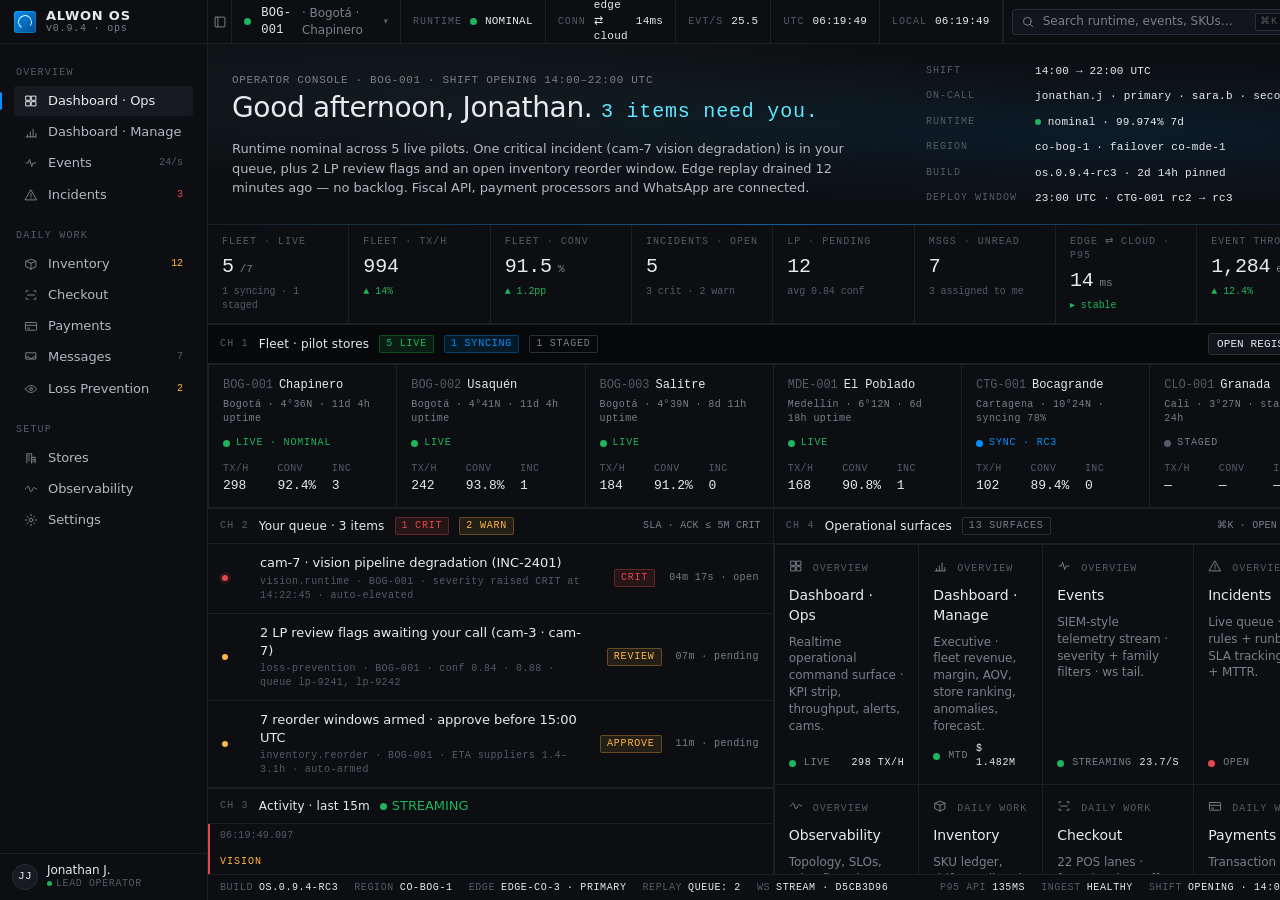
==== alwon-os-operator-console.html @ 458e5aff "Refactor code structure for improved readability and maintainability" ====
<!doctype html>
<html lang="en">
<head>
  <meta charset="utf-8" />
  <meta name="viewport" content="width=1440, initial-scale=1" />
  <title>ALWON OS · Operator console</title>
  <link rel="stylesheet" href="./css/alwon.css" />
</head>
<body>
  <div id="app"></div>
  <script src="./js/alwon.js"></script>
  <script>
    // Canonical entry — the full operator console is rendered from this script.
    // See ./index.html in the project for the complete page (this artifact is the
    // entry pointer for the multi-file project: dashboard.html, events.html,
    // observability.html, incidents.html, loss-prevention.html, checkout.html,
    // payments.html, inventory.html, messages.html, stores.html, settings.html).
    window.location.replace('./index.html');
  </script>
</body>
</html>
---- css/alwon.css ----
/* ALWON OS — operational runtime stylesheet
 * Brand DNA: Bloomberg Terminal × Datadog × Palantir × Stripe Radar
 * Compact, infrastructural, telemetry-first.
 */

:root {
  /* Surface layers — deep graphite, calibrated to feel like a runtime */
  --bg-0: #070809;
  --bg-1: #0c0e11;
  --bg-2: #11141a;
  --bg-3: #171a21;
  --bg-4: #1d2129;

  /* Borders — hairline industrial */
  --border-1: #1c1f24;
  --border-2: #2a2e36;
  --border-3: #353a44;

  /* Foreground hierarchy */
  --fg-0: #e8eaed;
  --fg-1: #b4b8bf;
  --fg-2: #7a7f88;
  --fg-3: #555a64;
  --fg-4: #393d45;

  /* ALWON signal palette */
  --signal: #0690fc;
  --signal-2: #38a8fd;
  --signal-bg: rgba(6, 144, 252, 0.12);
  --telemetry: #60e7ff;
  --telemetry-bg: rgba(96, 231, 255, 0.10);

  --ok: #1eb55e;
  --ok-bg: rgba(30, 181, 94, 0.12);
  --warn: #ffb547;
  --warn-bg: rgba(255, 181, 71, 0.10);
  --crit: #e5484d;
  --crit-bg: rgba(229, 72, 77, 0.12);
  --neutral: #6e747f;

  /* Typography */
  --font-sans: ui-sans-serif, system-ui, -apple-system, BlinkMacSystemFont, "Inter", "Helvetica Neue", sans-serif;
  --font-mono: ui-monospace, "SF Mono", "JetBrains Mono", "IBM Plex Mono", Menlo, Consolas, monospace;

  /* Operational scale */
  --t-9: 9px;
  --t-10: 10px;
  --t-11: 11px;
  --t-12: 12px;
  --t-13: 13px;
  --t-14: 14px;
  --t-16: 16px;
  --t-20: 20px;
  --t-24: 24px;
  --t-28: 28px;
  --t-36: 36px;

  /* Geometry — tight */
  --r-2: 2px;
  --r-3: 3px;
  --r-4: 4px;
  --r-6: 6px;

  /* Shell metrics */
  --sidebar-w: 208px;
  --sidebar-w-collapsed: 52px;
  --topbar-h: 44px;
  --statusbar-h: 26px;
}

/* ---------- reset ---------- */
*,
*::before,
*::after {
  box-sizing: border-box;
}

html,
body {
  margin: 0;
  padding: 0;
}

body {
  background: var(--bg-0);
  color: var(--fg-0);
  font-family: var(--font-sans);
  font-size: var(--t-13);
  line-height: 1.4;
  -webkit-font-smoothing: antialiased;
  -moz-osx-font-smoothing: grayscale;
  font-variant-numeric: tabular-nums;
  letter-spacing: -0.005em;
  overflow: hidden;
}

a {
  color: inherit;
  text-decoration: none;
}

button {
  font: inherit;
  color: inherit;
  background: none;
  border: 0;
  cursor: pointer;
  padding: 0;
}

input,
select,
textarea {
  font: inherit;
  color: inherit;
}

::selection {
  background: var(--signal-bg);
  color: var(--fg-0);
}

::-webkit-scrollbar {
  width: 10px;
  height: 10px;
}
::-webkit-scrollbar-track {
  background: var(--bg-0);
}
::-webkit-scrollbar-thumb {
  background: var(--bg-3);
  border: 2px solid var(--bg-0);
  border-radius: 6px;
}
::-webkit-scrollbar-thumb:hover {
  background: var(--bg-4);
}

/* ---------- App shell ---------- */
.app {
  display: grid;
  grid-template-columns: var(--sidebar-w) 1fr;
  grid-template-rows: var(--topbar-h) 1fr var(--statusbar-h);
  grid-template-areas:
    "sidebar topbar"
    "sidebar main"
    "sidebar statusbar";
  height: 100vh;
  width: 100vw;
}

.app.collapsed {
  grid-template-columns: var(--sidebar-w-collapsed) 1fr;
}

/* ---------- Sidebar ---------- */
.sidebar {
  grid-area: sidebar;
  background: var(--bg-1);
  border-right: 1px solid var(--border-1);
  display: flex;
  flex-direction: column;
  min-height: 0;
}

.sidebar-brand {
  display: flex;
  align-items: center;
  gap: 10px;
  padding: 12px 14px;
  border-bottom: 1px solid var(--border-1);
  height: var(--topbar-h);
  flex: 0 0 auto;
}

.sidebar-brand .mark {
  width: 22px;
  height: 22px;
  border-radius: var(--r-3);
  background: linear-gradient(135deg, #0690fc 0%, #014c8b 100%);
  position: relative;
  flex: 0 0 22px;
  box-shadow: 0 0 0 1px rgba(96, 231, 255, 0.18) inset;
}
.sidebar-brand .mark::after {
  content: "";
  position: absolute;
  inset: 4px;
  border: 1.5px solid rgba(255, 255, 255, 0.92);
  border-bottom-color: transparent;
  border-radius: 50%;
  transform: rotate(-12deg);
}

.sidebar-brand .wordmark {
  display: flex;
  flex-direction: column;
  line-height: 1.1;
  min-width: 0;
}
.sidebar-brand .wordmark .name {
  font-size: var(--t-13);
  font-weight: 600;
  letter-spacing: 0.06em;
}
.sidebar-brand .wordmark .sub {
  font-family: var(--font-mono);
  font-size: var(--t-10);
  color: var(--fg-2);
  letter-spacing: 0.08em;
}

.app.collapsed .sidebar-brand .wordmark {
  display: none;
}

.sidebar-scroll {
  flex: 1;
  overflow-y: auto;
  padding: 8px 0 12px 0;
  min-height: 0;
}

.nav-group {
  padding: 14px 14px 4px;
}

.nav-group-label {
  font-family: var(--font-mono);
  font-size: var(--t-10);
  color: var(--fg-3);
  text-transform: uppercase;
  letter-spacing: 0.12em;
  margin-bottom: 6px;
  padding: 0 2px;
}
.app.collapsed .nav-group-label {
  display: none;
}
.app.collapsed .nav-group {
  padding: 12px 8px 4px;
  text-align: center;
}

.nav-item {
  display: flex;
  align-items: center;
  gap: 10px;
  padding: 6px 10px;
  border-radius: var(--r-3);
  color: var(--fg-1);
  font-size: var(--t-13);
  position: relative;
  cursor: pointer;
  margin: 1px 0;
  transition: background 0.08s linear, color 0.08s linear;
}
.nav-item:hover {
  background: var(--bg-2);
  color: var(--fg-0);
}
.nav-item.active {
  background: var(--bg-3);
  color: var(--fg-0);
}
.nav-item.active::before {
  content: "";
  position: absolute;
  left: -14px;
  top: 6px;
  bottom: 6px;
  width: 2px;
  background: var(--signal);
  border-radius: 0 2px 2px 0;
}
.nav-item .nav-icon {
  width: 14px;
  height: 14px;
  flex: 0 0 14px;
  color: var(--fg-2);
}
.nav-item.active .nav-icon,
.nav-item:hover .nav-icon {
  color: var(--fg-0);
}
.nav-item .nav-meta {
  margin-left: auto;
  font-family: var(--font-mono);
  font-size: var(--t-10);
  color: var(--fg-3);
}
.nav-item .nav-meta.crit {
  color: var(--crit);
}
.nav-item .nav-meta.warn {
  color: var(--warn);
}

.app.collapsed .nav-item {
  justify-content: center;
  padding: 8px 0;
}
.app.collapsed .nav-item .nav-label,
.app.collapsed .nav-item .nav-meta {
  display: none;
}
.app.collapsed .nav-item.active::before {
  left: 0;
}

.sidebar-footer {
  border-top: 1px solid var(--border-1);
  padding: 10px 12px;
  display: flex;
  align-items: center;
  gap: 9px;
  flex: 0 0 auto;
}
.avatar {
  width: 26px;
  height: 26px;
  border-radius: 50%;
  background: var(--bg-3);
  border: 1px solid var(--border-2);
  display: grid;
  place-items: center;
  font-family: var(--font-mono);
  font-size: var(--t-11);
  color: var(--fg-0);
  letter-spacing: 0.04em;
  flex: 0 0 26px;
}
.sidebar-footer .who {
  display: flex;
  flex-direction: column;
  min-width: 0;
  line-height: 1.15;
}
.sidebar-footer .who .name {
  font-size: var(--t-12);
  color: var(--fg-0);
}
.sidebar-footer .who .role {
  font-family: var(--font-mono);
  font-size: var(--t-10);
  color: var(--fg-3);
  letter-spacing: 0.06em;
  text-transform: uppercase;
}
.sidebar-footer .who .role .role-dot {
  display: inline-block;
  width: 5px;
  height: 5px;
  border-radius: 50%;
  background: var(--ok);
  margin-right: 4px;
  vertical-align: middle;
}
.app.collapsed .sidebar-footer .who {
  display: none;
}
.app.collapsed .sidebar-footer {
  justify-content: center;
}

/* ---------- Topbar ---------- */
.topbar {
  grid-area: topbar;
  display: flex;
  align-items: stretch;
  background: var(--bg-1);
  border-bottom: 1px solid var(--border-1);
  position: relative;
  z-index: 10;
}

.topbar-cell {
  display: flex;
  align-items: center;
  gap: 8px;
  padding: 0 12px;
  border-right: 1px solid var(--border-1);
  font-size: var(--t-12);
  color: var(--fg-1);
}
.topbar-cell:last-child {
  border-right: 0;
}

.topbar-cell .mono {
  font-family: var(--font-mono);
  font-size: var(--t-11);
  color: var(--fg-0);
  letter-spacing: 0.02em;
}
.topbar-cell .key {
  font-family: var(--font-mono);
  font-size: var(--t-10);
  color: var(--fg-3);
  text-transform: uppercase;
  letter-spacing: 0.10em;
}

.topbar .spacer {
  flex: 1;
  border-right: 1px solid var(--border-1);
}

.collapse-btn {
  width: 36px;
  display: grid;
  place-items: center;
  color: var(--fg-2);
  border-right: 1px solid var(--border-1);
}
.collapse-btn:hover {
  background: var(--bg-2);
  color: var(--fg-0);
}

.store-selector {
  position: relative;
  display: flex;
  align-items: center;
  gap: 10px;
  padding: 0 12px;
  border-right: 1px solid var(--border-1);
  height: 100%;
  cursor: pointer;
}
.store-selector:hover {
  background: var(--bg-2);
}
.store-selector .store-id {
  font-family: var(--font-mono);
  font-size: var(--t-12);
  color: var(--fg-0);
  letter-spacing: 0.02em;
}
.store-selector .store-name {
  color: var(--fg-2);
  font-size: var(--t-12);
}
.store-selector .caret {
  color: var(--fg-3);
  font-size: 9px;
}

.store-dropdown {
  position: absolute;
  top: calc(100% + 1px);
  left: -1px;
  background: var(--bg-2);
  border: 1px solid var(--border-2);
  min-width: 360px;
  padding: 6px;
  z-index: 200;
  display: none;
  box-shadow: 0 12px 32px rgba(0, 0, 0, 0.5);
}
.store-dropdown.open {
  display: block;
}
.store-row {
  display: grid;
  grid-template-columns: 14px 1fr auto auto;
  align-items: center;
  gap: 10px;
  padding: 7px 8px;
  cursor: pointer;
  border-radius: var(--r-3);
  font-size: var(--t-12);
}
.store-row:hover {
  background: var(--bg-3);
}
.store-row .store-row-id {
  font-family: var(--font-mono);
  font-size: var(--t-11);
  color: var(--fg-0);
}
.store-row .store-row-name {
  color: var(--fg-2);
  font-size: var(--t-11);
  margin-left: 4px;
}
.store-row .store-row-state {
  font-family: var(--font-mono);
  font-size: var(--t-10);
  color: var(--fg-3);
  text-transform: uppercase;
  letter-spacing: 0.08em;
}

.cmd-input {
  display: flex;
  align-items: center;
  gap: 8px;
  background: var(--bg-2);
  border: 1px solid var(--border-2);
  border-radius: var(--r-3);
  padding: 4px 8px 4px 8px;
  height: 26px;
  width: 280px;
  cursor: text;
  color: var(--fg-2);
}
.cmd-input:hover {
  border-color: var(--border-3);
  color: var(--fg-1);
}
.cmd-input .cmd-placeholder {
  font-size: var(--t-12);
}
.cmd-input .kbd {
  margin-left: auto;
  font-family: var(--font-mono);
  font-size: var(--t-10);
  color: var(--fg-3);
  border: 1px solid var(--border-2);
  background: var(--bg-1);
  padding: 1px 4px;
  border-radius: 2px;
  letter-spacing: 0.06em;
}

.icon-btn {
  position: relative;
  width: 30px;
  height: 30px;
  display: grid;
  place-items: center;
  color: var(--fg-2);
  border-radius: var(--r-3);
}
.icon-btn:hover {
  background: var(--bg-2);
  color: var(--fg-0);
}
.icon-btn .badge {
  position: absolute;
  top: 4px;
  right: 4px;
  min-width: 14px;
  height: 12px;
  padding: 0 3px;
  border-radius: 6px;
  background: var(--crit);
  color: #fff;
  font-family: var(--font-mono);
  font-size: 9px;
  font-weight: 600;
  display: grid;
  place-items: center;
  letter-spacing: 0;
  line-height: 1;
  border: 1.5px solid var(--bg-1);
}

/* ---------- Status indicators / pulses ---------- */
.pulse {
  width: 7px;
  height: 7px;
  border-radius: 50%;
  position: relative;
  flex: 0 0 7px;
  display: inline-block;
}
.pulse::after {
  content: "";
  position: absolute;
  inset: -3px;
  border-radius: 50%;
  border: 1px solid currentColor;
  animation: alwon-pulse 1.8s cubic-bezier(0.2, 0, 0.4, 1) infinite;
  opacity: 0;
}
.pulse.ok {
  background: var(--ok);
  color: var(--ok);
}
.pulse.warn {
  background: var(--warn);
  color: var(--warn);
}
.pulse.crit {
  background: var(--crit);
  color: var(--crit);
}
.pulse.info {
  background: var(--signal);
  color: var(--signal);
}
.pulse.idle {
  background: var(--fg-3);
  color: var(--fg-3);
}
.pulse.idle::after {
  display: none;
}

@keyframes alwon-pulse {
  0% {
    transform: scale(0.75);
    opacity: 0.9;
  }
  100% {
    transform: scale(2.6);
    opacity: 0;
  }
}

.dot {
  width: 6px;
  height: 6px;
  border-radius: 50%;
  display: inline-block;
  flex: 0 0 6px;
}
.dot.ok { background: var(--ok); }
.dot.warn { background: var(--warn); }
.dot.crit { background: var(--crit); }
.dot.info { background: var(--signal); }
.dot.telem { background: var(--telemetry); }
.dot.idle { background: var(--fg-3); }

/* ---------- Main + statusbar ---------- */
.main {
  grid-area: main;
  overflow-y: auto;
  overflow-x: hidden;
  background: var(--bg-0);
  position: relative;
}

.page-header {
  display: flex;
  align-items: center;
  gap: 16px;
  padding: 10px 16px;
  border-bottom: 1px solid var(--border-1);
  background: var(--bg-1);
  position: sticky;
  top: 0;
  z-index: 5;
}
.page-header .crumb {
  display: flex;
  align-items: center;
  gap: 8px;
  font-family: var(--font-mono);
  font-size: var(--t-11);
  color: var(--fg-2);
  letter-spacing: 0.04em;
}
.page-header .crumb .sep {
  color: var(--fg-4);
}
.page-header .title {
  font-size: var(--t-14);
  color: var(--fg-0);
  font-weight: 500;
  letter-spacing: -0.005em;
}
.page-header .crumb .accent {
  color: var(--fg-0);
}
.page-header .right {
  margin-left: auto;
  display: flex;
  align-items: center;
  gap: 8px;
}

.tabbar {
  display: flex;
  align-items: stretch;
  border-bottom: 1px solid var(--border-1);
  background: var(--bg-1);
  padding: 0 8px;
}
.tab {
  padding: 7px 12px;
  font-size: var(--t-12);
  color: var(--fg-2);
  border-bottom: 2px solid transparent;
  margin-bottom: -1px;
  cursor: pointer;
  display: flex;
  align-items: center;
  gap: 8px;
  letter-spacing: 0.01em;
}
.tab:hover {
  color: var(--fg-0);
}
.tab.active {
  color: var(--fg-0);
  border-bottom-color: var(--signal);
}
.tab .tab-count {
  font-family: var(--font-mono);
  font-size: var(--t-10);
  color: var(--fg-3);
  background: var(--bg-3);
  padding: 1px 5px;
  border-radius: 8px;
  letter-spacing: 0.02em;
}
.tab.active .tab-count {
  color: var(--fg-0);
  background: var(--bg-4);
}

.statusbar {
  grid-area: statusbar;
  background: var(--bg-1);
  border-top: 1px solid var(--border-1);
  display: flex;
  align-items: center;
  padding: 0 12px;
  font-family: var(--font-mono);
  font-size: var(--t-10);
  color: var(--fg-2);
  letter-spacing: 0.06em;
  text-transform: uppercase;
  gap: 16px;
  overflow: hidden;
  white-space: nowrap;
}
.statusbar .sb-cell {
  display: flex;
  align-items: center;
  gap: 6px;
}
.statusbar .sb-cell .label {
  color: var(--fg-3);
}
.statusbar .sb-cell .val {
  color: var(--fg-0);
}
.statusbar .sb-spacer {
  flex: 1;
}

/* ---------- Generic panel / band ---------- */
.panel {
  background: var(--bg-1);
  border: 1px solid var(--border-1);
  border-radius: var(--r-3);
  display: flex;
  flex-direction: column;
  min-height: 0;
}
.panel.flush {
  border-radius: 0;
  border-left: 0;
  border-right: 0;
}

.panel-head {
  display: flex;
  align-items: center;
  gap: 10px;
  padding: 8px 12px;
  border-bottom: 1px solid var(--border-1);
  flex: 0 0 auto;
}
.panel-head .title {
  font-size: var(--t-12);
  color: var(--fg-0);
  font-weight: 500;
  letter-spacing: 0.01em;
}
.panel-head .label {
  font-family: var(--font-mono);
  font-size: var(--t-10);
  color: var(--fg-3);
  text-transform: uppercase;
  letter-spacing: 0.12em;
}
.panel-head .right {
  margin-left: auto;
  display: flex;
  align-items: center;
  gap: 10px;
  font-family: var(--font-mono);
  font-size: var(--t-10);
  color: var(--fg-3);
  letter-spacing: 0.06em;
  text-transform: uppercase;
}
.panel-head .live {
  display: inline-flex;
  align-items: center;
  gap: 5px;
  color: var(--ok);
}
.panel-body {
  flex: 1;
  min-height: 0;
  display: flex;
  flex-direction: column;
}
.panel-body.pad {
  padding: 12px;
}
.panel-body.scroll {
  overflow-y: auto;
}

/* ---------- KPI tile ---------- */
.kpi-strip {
  display: grid;
  grid-template-columns: repeat(8, 1fr);
  background: var(--bg-1);
  border-bottom: 1px solid var(--border-1);
}
.kpi {
  padding: 10px 14px;
  border-right: 1px solid var(--border-1);
  display: flex;
  flex-direction: column;
  gap: 4px;
  position: relative;
  min-width: 0;
}
.kpi:last-child {
  border-right: 0;
}
.kpi .kpi-label {
  display: flex;
  align-items: center;
  gap: 6px;
  font-family: var(--font-mono);
  font-size: var(--t-10);
  color: var(--fg-3);
  text-transform: uppercase;
  letter-spacing: 0.10em;
}
.kpi .kpi-value {
  display: flex;
  align-items: baseline;
  gap: 6px;
  font-family: var(--font-mono);
  font-size: var(--t-20);
  color: var(--fg-0);
  font-weight: 500;
  letter-spacing: -0.01em;
}
.kpi .kpi-unit {
  font-family: var(--font-mono);
  font-size: var(--t-11);
  color: var(--fg-2);
}
.kpi .kpi-delta {
  display: flex;
  align-items: center;
  gap: 8px;
  font-family: var(--font-mono);
  font-size: var(--t-10);
  color: var(--fg-2);
}
.kpi .kpi-delta .delta {
  display: inline-flex;
  align-items: center;
  gap: 2px;
}
.kpi .kpi-delta .delta.up { color: var(--ok); }
.kpi .kpi-delta .delta.down { color: var(--crit); }
.kpi .kpi-delta .ref {
  color: var(--fg-3);
}
.kpi .kpi-spark {
  position: absolute;
  right: 12px;
  bottom: 9px;
  width: 56px;
  height: 16px;
  opacity: 0.65;
}

/* ---------- Telemetry row (events, payments, etc) ---------- */
.t-row {
  display: grid;
  align-items: center;
  gap: 12px;
  padding: 5px 12px;
  border-bottom: 1px solid var(--border-1);
  font-family: var(--font-mono);
  font-size: var(--t-11);
  color: var(--fg-1);
  letter-spacing: 0.01em;
  white-space: nowrap;
  overflow: hidden;
  position: relative;
}
.t-row:hover {
  background: var(--bg-2);
}
.t-row .ts {
  color: var(--fg-3);
  font-size: var(--t-10);
}
.t-row .src {
  color: var(--fg-2);
  text-transform: uppercase;
  font-size: var(--t-10);
  letter-spacing: 0.10em;
}
.t-row .src.checkout { color: var(--signal-2); }
.t-row .src.payment  { color: var(--telemetry); }
.t-row .src.vision   { color: var(--warn); }
.t-row .src.edge     { color: var(--ok); }
.t-row .src.inv      { color: var(--fg-1); }
.t-row .src.api      { color: var(--signal); }

.t-row .msg {
  color: var(--fg-0);
  overflow: hidden;
  text-overflow: ellipsis;
}
.t-row .meta {
  margin-left: auto;
  color: var(--fg-3);
  font-size: var(--t-10);
}

.t-row.sev-info::before,
.t-row.sev-warn::before,
.t-row.sev-crit::before,
.t-row.sev-ok::before {
  content: "";
  position: absolute;
  left: 0;
  top: 0;
  bottom: 0;
  width: 2px;
}
.t-row.sev-info::before { background: var(--signal); }
.t-row.sev-warn::before { background: var(--warn); }
.t-row.sev-crit::before { background: var(--crit); }
.t-row.sev-ok::before   { background: var(--ok); }

/* ---------- Pills / chips ---------- */
.pill {
  display: inline-flex;
  align-items: center;
  gap: 5px;
  height: 18px;
  padding: 0 6px;
  font-family: var(--font-mono);
  font-size: var(--t-10);
  letter-spacing: 0.08em;
  text-transform: uppercase;
  border: 1px solid var(--border-2);
  background: var(--bg-2);
  color: var(--fg-1);
  border-radius: var(--r-2);
}
.pill.ok    { color: var(--ok);   background: var(--ok-bg);   border-color: rgba(30, 181, 94, 0.30); }
.pill.warn  { color: var(--warn); background: var(--warn-bg); border-color: rgba(255, 181, 71, 0.30); }
.pill.crit  { color: var(--crit); background: var(--crit-bg); border-color: rgba(229, 72, 77, 0.32); }
.pill.info  { color: var(--signal); background: var(--signal-bg); border-color: rgba(6, 144, 252, 0.32); }
.pill.telem { color: var(--telemetry); background: var(--telemetry-bg); border-color: rgba(96, 231, 255, 0.30); }
.pill.solid-info { background: var(--signal); color: #fff; border-color: var(--signal); }
.pill.ghost {
  background: transparent;
}

/* ---------- Buttons ---------- */
.btn {
  display: inline-flex;
  align-items: center;
  gap: 6px;
  height: 26px;
  padding: 0 10px;
  background: var(--bg-2);
  border: 1px solid var(--border-2);
  color: var(--fg-0);
  border-radius: var(--r-3);
  font-size: var(--t-12);
  letter-spacing: 0.01em;
  cursor: pointer;
  transition: background 0.08s linear, border-color 0.08s linear;
}
.btn:hover {
  background: var(--bg-3);
  border-color: var(--border-3);
}
.btn.primary {
  background: var(--signal);
  border-color: var(--signal);
  color: #fff;
}
.btn.primary:hover {
  background: var(--signal-2);
}
.btn.ghost {
  background: transparent;
}
.btn.tiny {
  height: 22px;
  font-size: var(--t-11);
  padding: 0 8px;
}

/* ---------- Form bits ---------- */
.field {
  display: flex;
  align-items: center;
  gap: 6px;
  height: 26px;
  background: var(--bg-2);
  border: 1px solid var(--border-2);
  border-radius: var(--r-3);
  padding: 0 8px;
  color: var(--fg-0);
  font-size: var(--t-12);
}
.field input,
.field select {
  background: transparent;
  border: 0;
  outline: 0;
  width: 100%;
  color: inherit;
}
.field .field-icon {
  color: var(--fg-3);
}

/* ---------- Tables ---------- */
.t-table {
  width: 100%;
  border-collapse: collapse;
  font-size: var(--t-12);
}
.t-table thead th {
  text-align: left;
  font-family: var(--font-mono);
  font-size: var(--t-10);
  color: var(--fg-3);
  text-transform: uppercase;
  letter-spacing: 0.10em;
  padding: 8px 12px;
  border-bottom: 1px solid var(--border-2);
  background: var(--bg-1);
  position: sticky;
  top: 0;
  z-index: 1;
  font-weight: 500;
}
.t-table tbody td {
  padding: 7px 12px;
  border-bottom: 1px solid var(--border-1);
  color: var(--fg-1);
  vertical-align: middle;
}
.t-table tbody tr:hover td {
  background: var(--bg-2);
}
.t-table .mono {
  font-family: var(--font-mono);
  font-size: var(--t-11);
  color: var(--fg-0);
}
.t-table .num {
  text-align: right;
  font-family: var(--font-mono);
}
.t-table .muted {
  color: var(--fg-3);
}

/* ---------- Bars / mini meters ---------- */
.meter {
  height: 4px;
  background: var(--bg-3);
  border-radius: 2px;
  overflow: hidden;
  position: relative;
  width: 100%;
}
.meter > span {
  display: block;
  height: 100%;
  background: var(--signal);
}
.meter.warn > span { background: var(--warn); }
.meter.crit > span { background: var(--crit); }
.meter.ok   > span { background: var(--ok); }

/* ---------- Sparkline / chart areas ---------- */
.chart-grid {
  background-image:
    linear-gradient(to right, var(--border-1) 1px, transparent 1px),
    linear-gradient(to bottom, var(--border-1) 1px, transparent 1px);
  background-size: 60px 32px;
  background-position: 0 100%;
}

/* ---------- Command palette ---------- */
.cmdk-veil {
  position: fixed;
  inset: 0;
  background: rgba(2, 4, 8, 0.62);
  backdrop-filter: blur(2px);
  display: none;
  z-index: 1000;
  align-items: flex-start;
  justify-content: center;
  padding-top: 120px;
}
.cmdk-veil.open {
  display: flex;
}
.cmdk {
  width: 640px;
  background: var(--bg-2);
  border: 1px solid var(--border-3);
  border-radius: var(--r-4);
  box-shadow: 0 24px 80px rgba(0, 0, 0, 0.6);
  overflow: hidden;
}
.cmdk-input {
  display: flex;
  align-items: center;
  gap: 10px;
  padding: 10px 14px;
  border-bottom: 1px solid var(--border-2);
}
.cmdk-input input {
  flex: 1;
  background: transparent;
  border: 0;
  outline: 0;
  color: var(--fg-0);
  font-size: var(--t-14);
}
.cmdk-input .cmdk-hint {
  font-family: var(--font-mono);
  font-size: var(--t-10);
  color: var(--fg-3);
}
.cmdk-results {
  max-height: 380px;
  overflow-y: auto;
  padding: 6px;
}
.cmdk-group {
  font-family: var(--font-mono);
  font-size: var(--t-10);
  color: var(--fg-3);
  text-transform: uppercase;
  letter-spacing: 0.12em;
  padding: 8px 8px 4px;
}
.cmdk-row {
  display: grid;
  grid-template-columns: 16px 1fr auto;
  align-items: center;
  gap: 10px;
  padding: 7px 8px;
  border-radius: var(--r-3);
  cursor: pointer;
  font-size: var(--t-13);
  color: var(--fg-1);
}
.cmdk-row:hover,
.cmdk-row.focus {
  background: var(--bg-3);
  color: var(--fg-0);
}
.cmdk-row .cmdk-icon {
  color: var(--fg-2);
}
.cmdk-row .cmdk-kbd {
  font-family: var(--font-mono);
  font-size: var(--t-10);
  color: var(--fg-3);
  border: 1px solid var(--border-2);
  padding: 1px 5px;
  border-radius: 2px;
  letter-spacing: 0.06em;
}

/* ---------- Connection state strip (for observability) ---------- */
.conn-state {
  display: inline-flex;
  align-items: center;
  gap: 6px;
  font-family: var(--font-mono);
  font-size: var(--t-11);
  color: var(--fg-1);
  letter-spacing: 0.04em;
}

/* ---------- Misc utility ---------- */
.row { display: flex; align-items: center; gap: 8px; }
.col { display: flex; flex-direction: column; }
.gap-2 { gap: 2px; }
.gap-4 { gap: 4px; }
.gap-6 { gap: 6px; }
.gap-8 { gap: 8px; }
.gap-12 { gap: 12px; }
.gap-16 { gap: 16px; }
.flex { flex: 1; }
.mono { font-family: var(--font-mono); letter-spacing: 0.02em; }
.up   { color: var(--fg-0); }
.dim  { color: var(--fg-2); }
.dim-2 { color: var(--fg-3); }
.tnum { font-variant-numeric: tabular-nums; }
.upper { text-transform: uppercase; letter-spacing: 0.10em; }
.tiny  { font-size: var(--t-10); }
.s11   { font-size: var(--t-11); }
.s12   { font-size: var(--t-12); }
.s14   { font-size: var(--t-14); }
.s16   { font-size: var(--t-16); }
.fg-ok   { color: var(--ok); }
.fg-warn { color: var(--warn); }
.fg-crit { color: var(--crit); }
.fg-info { color: var(--signal); }
.fg-telem { color: var(--telemetry); }
.right { margin-left: auto; }

/* ---------- Grid utilities for dashboard composition ---------- */
.grid {
  display: grid;
  gap: 1px;
  background: var(--border-1);
  padding: 1px;
}
.grid.no-gap {
  gap: 0;
  padding: 0;
}
.grid > * {
  background: var(--bg-1);
}

.dash-grid {
  display: grid;
  grid-template-columns: 1fr 380px;
  grid-template-rows: minmax(220px, auto) minmax(220px, auto) 1fr;
  gap: 1px;
  background: var(--border-1);
}
.dash-grid > * { background: var(--bg-0); }
.dash-grid .span-2 { grid-column: span 2; }
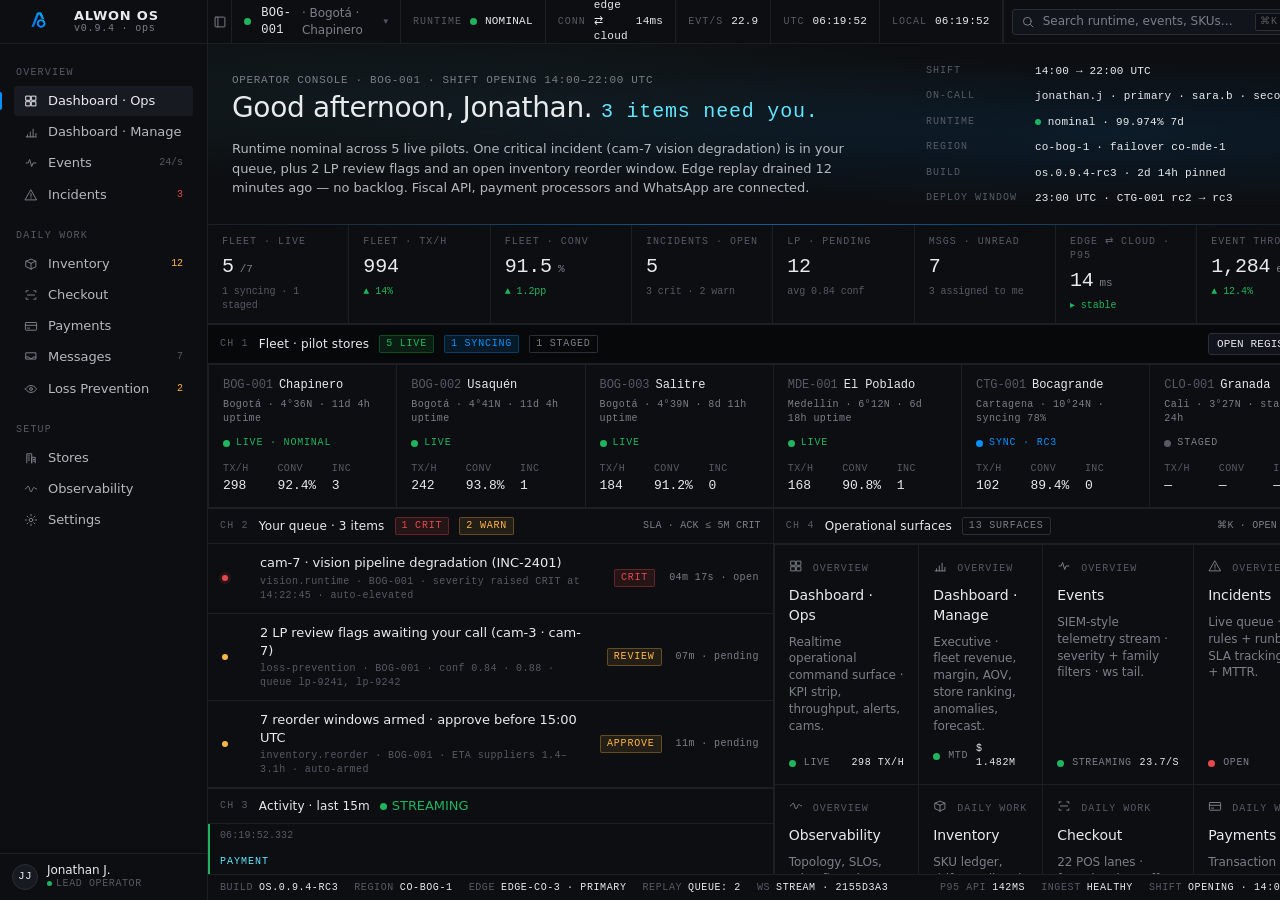
==== commit 1625c3c3: "Add favicon and logo images - Added favicon-16x16.png and favicon-32x32.png for improved site brandi" ====
--- a/alwon-os-operator-console.html
+++ b/alwon-os-operator-console.html
@@ -4,6 +4,9 @@
 <head>
   <meta charset="utf-8" />
   <meta name="viewport" content="width=1440, initial-scale=1" />
+  <link rel="icon" type="image/png" sizes="32x32" href="./favicon-32x32.png" />
+  <link rel="icon" type="image/png" sizes="16x16" href="./favicon-16x16.png" />
+  <link rel="apple-touch-icon" sizes="192x192" href="./android-chrome-192x192.png" />
   <title>ALWON OS · Operator console</title>
   <link rel="stylesheet" href="./css/alwon.css" />
 </head>
--- a/css/alwon.css
+++ b/css/alwon.css
@@ -171,25 +171,20 @@
   border-bottom: 1px solid var(--border-1);
   height: var(--topbar-h);
   flex: 0 0 auto;
+  color: inherit;
+  text-decoration: none;
+  cursor: pointer;
+}
+.sidebar-brand:hover .wordmark .name {
+  color: var(--signal-2);
 }
 
 .sidebar-brand .mark {
-  width: 22px;
-  height: 22px;
+  width: 50px;
+  height: 50px;
   border-radius: var(--r-3);
-  background: linear-gradient(135deg, #0690fc 0%, #014c8b 100%);
-  position: relative;
-  flex: 0 0 22px;
-  box-shadow: 0 0 0 1px rgba(96, 231, 255, 0.18) inset;
-}
-.sidebar-brand .mark::after {
-  content: "";
-  position: absolute;
-  inset: 4px;
-  border: 1.5px solid rgba(255, 255, 255, 0.92);
-  border-bottom-color: transparent;
-  border-radius: 50%;
-  transform: rotate(-12deg);
+  background: url("../logo_alwon.png") center / contain no-repeat;
+  flex: 0 0 50px;
 }
 
 .sidebar-brand .wordmark {
